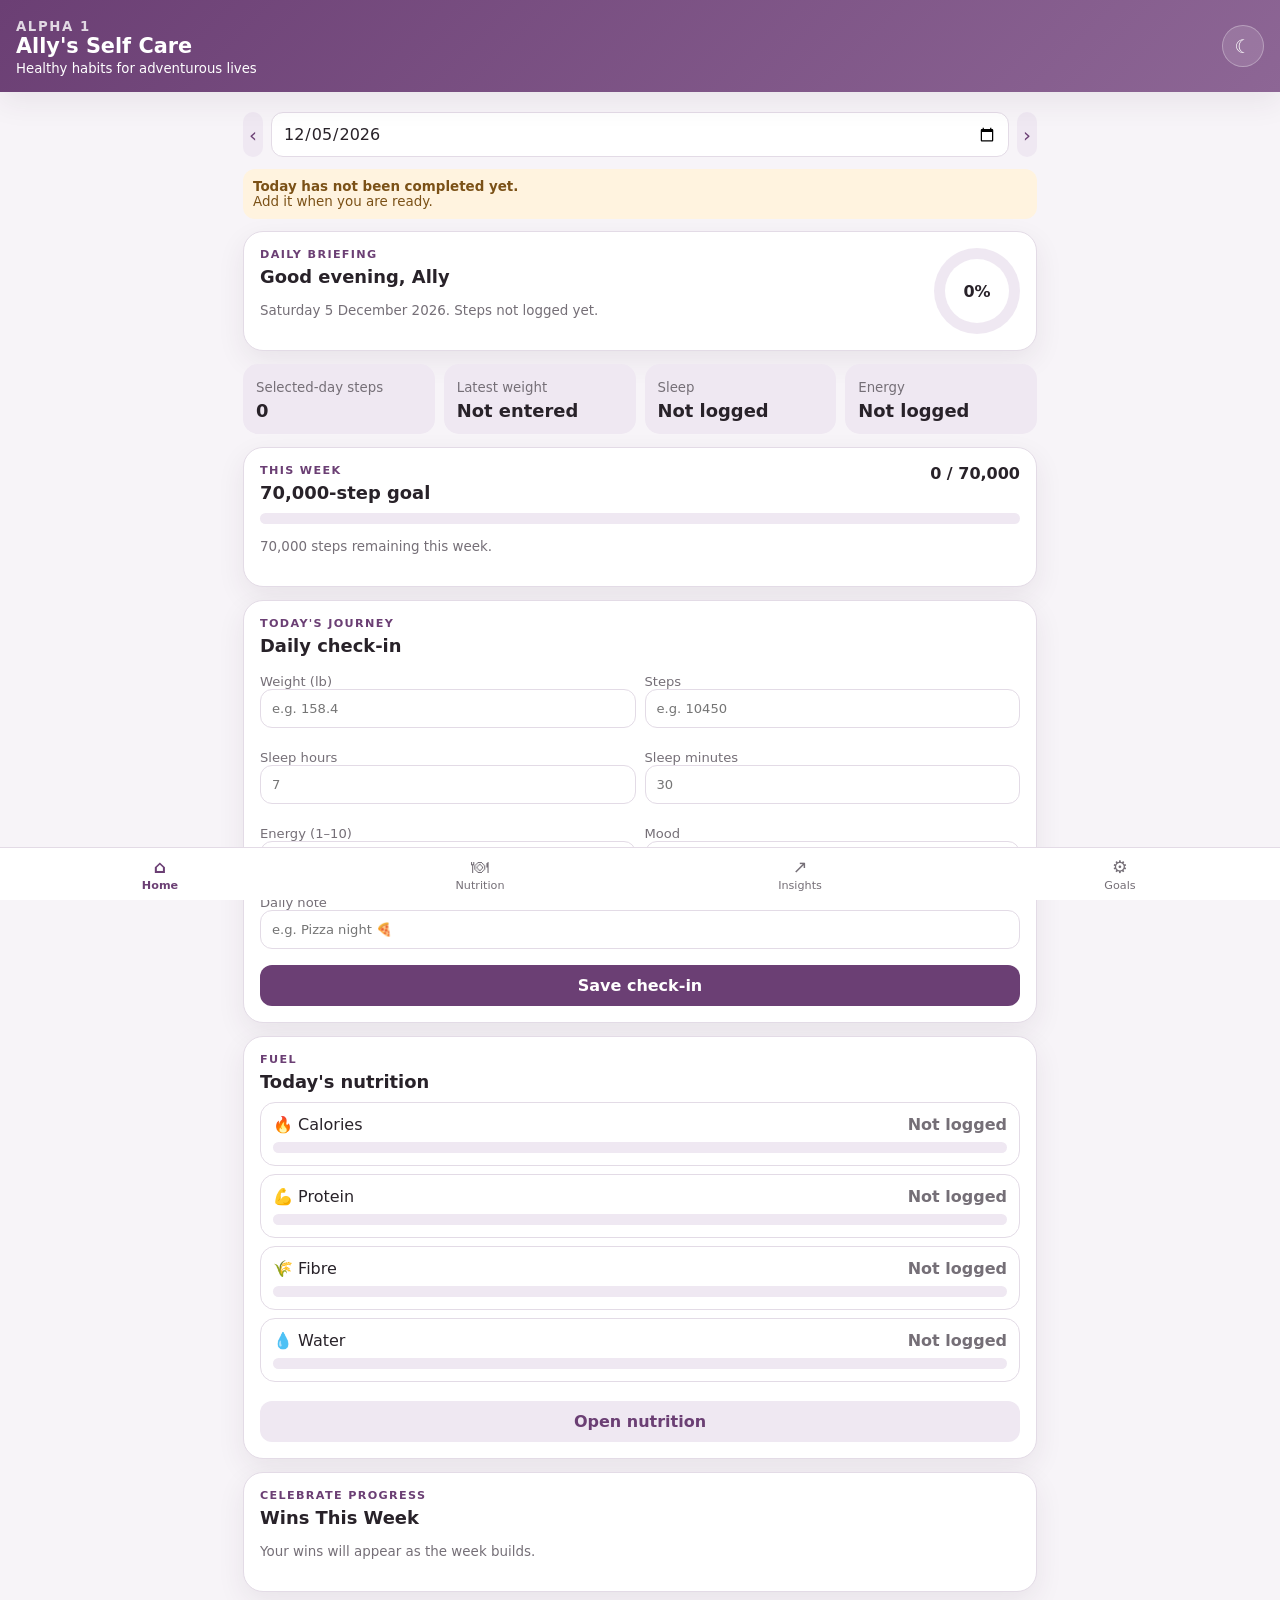
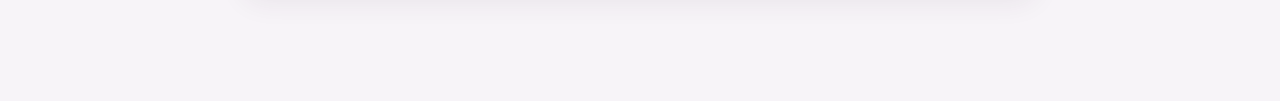
==== index.html @ ee6c742e "Alpha 1" ====
<!doctype html>
<html lang="en">
<head>
  <meta charset="utf-8">
  <meta name="viewport" content="width=device-width,initial-scale=1,viewport-fit=cover">
  <meta name="theme-color" content="#6b3f74">
  <meta name="description" content="Ally's Self Care: healthy habits for adventurous lives.">
  <link rel="manifest" href="/manifest.webmanifest">
  <link rel="stylesheet" href="/css/app.css">
  <title>Ally's Self Care</title>
</head>
<body>
  <header class="app-header">
    <div>
      <p class="eyebrow">ALPHA 1</p>
      <h1>Ally's Self Care</h1>
      <p>Healthy habits for adventurous lives</p>
    </div>
    <button id="themeToggle" class="icon-button" aria-label="Toggle dark mode">☾</button>
  </header>

  <main>
    <section id="homeView" class="view active">
      <div class="date-nav">
        <button id="previousDay" aria-label="Previous day">‹</button>
        <input id="selectedDate" type="date" aria-label="Selected date">
        <button id="nextDay" aria-label="Next day">›</button>
      </div>

      <div id="dayReminder"></div>

      <article class="card welcome-card">
        <div>
          <p class="eyebrow">DAILY BRIEFING</p>
          <h2 id="greeting">Good morning, Ally</h2>
          <p id="briefingText" class="muted"></p>
        </div>
        <div class="progress-ring" id="dailyProgressRing">
          <span id="dailyProgressValue">0%</span>
        </div>
      </article>

      <div class="metric-grid" id="homeMetrics"></div>

      <article class="card">
        <div class="section-heading">
          <div>
            <p class="eyebrow">THIS WEEK</p>
            <h2>70,000-step goal</h2>
          </div>
          <strong id="weeklyStepsLabel">0 / 70,000</strong>
        </div>
        <div class="progress-track"><span id="weeklyStepsBar"></span></div>
        <p id="weeklyStepsHelp" class="muted"></p>
      </article>

      <article class="card">
        <p class="eyebrow">TODAY'S JOURNEY</p>
        <h2>Daily check-in</h2>

        <div class="form-grid">
          <label>
            Weight (lb)
            <input id="weightInput" inputmode="decimal" placeholder="e.g. 158.4">
          </label>
          <label>
            Steps
            <input id="stepsInput" inputmode="numeric" placeholder="e.g. 10450">
          </label>
          <label>
            Sleep hours
            <input id="sleepHoursInput" inputmode="numeric" min="0" max="24" placeholder="7">
          </label>
          <label>
            Sleep minutes
            <input id="sleepMinutesInput" inputmode="numeric" min="0" max="59" placeholder="30">
          </label>
          <label>
            Energy (1–10)
            <input id="energyInput" inputmode="numeric" min="1" max="10" placeholder="7">
          </label>
          <label>
            Mood
            <select id="moodInput">
              <option value="">Choose</option>
              <option>Great</option>
              <option>Good</option>
              <option>Okay</option>
              <option>Tired</option>
              <option>Stressed</option>
            </select>
          </label>
        </div>

        <label>
          Daily note
          <input id="dailyNoteInput" placeholder="e.g. Pizza night 🍕">
        </label>

        <button id="saveCheckInButton" class="primary full-width">Save check-in</button>
        <div id="checkInMessage"></div>
      </article>

      <article class="card">
        <p class="eyebrow">FUEL</p>
        <h2>Today's nutrition</h2>
        <div id="homeNutrition"></div>
        <button class="secondary full-width go-to-nutrition">Open nutrition</button>
      </article>

      <article class="card">
        <p class="eyebrow">CELEBRATE PROGRESS</p>
        <h2>Wins This Week</h2>
        <div id="weeklyWins"></div>
      </article>
    </section>

    <section id="nutritionView" class="view">
      <div class="date-nav">
        <button id="nutritionPreviousDay" aria-label="Previous nutrition day">‹</button>
        <input id="nutritionDate" type="date" aria-label="Nutrition date">
        <button id="nutritionNextDay" aria-label="Next nutrition day">›</button>
      </div>

      <article class="card">
        <p class="eyebrow">DAILY TOTALS</p>
        <h2>Nutrition</h2>
        <p class="muted">Copy the day's totals across from Team RH.</p>

        <div class="form-grid">
          <label>
            Calories (kcal)
            <input id="caloriesInput" inputmode="numeric">
          </label>
          <label>
            Protein (g)
            <input id="proteinInput" inputmode="decimal">
          </label>
          <label>
            Fibre (g)
            <input id="fibreInput" inputmode="decimal">
          </label>
          <label>
            Water (ml)
            <input id="waterInput" inputmode="numeric">
          </label>
          <label>
            Carbs (g, optional)
            <input id="carbsInput" inputmode="decimal">
          </label>
          <label>
            Fat (g, optional)
            <input id="fatInput" inputmode="decimal">
          </label>
        </div>

        <label>
          Food note
          <input id="foodNoteInput" placeholder="e.g. Ate out, pizza night or travel day">
        </label>

        <button id="saveNutritionButton" class="primary full-width">Save nutrition</button>
        <div id="nutritionMessage"></div>
      </article>

      <article class="card">
        <p class="eyebrow">TODAY</p>
        <h2>Nutrition progress</h2>
        <div id="nutritionProgress"></div>
      </article>

      <article class="card">
        <p class="eyebrow">THIS WEEK</p>
        <h2>Nutrition summary</h2>
        <div id="weeklyNutrition"></div>
      </article>
    </section>

    <section id="insightsView" class="view">
      <article class="card">
        <p class="eyebrow">LIVE DATA</p>
        <h2>Insights</h2>
        <p class="muted">This page reads the saved data afresh every time it opens.</p>
        <div id="insightSummary"></div>
      </article>

      <article class="card">
        <p class="eyebrow">MONDAY TO SUNDAY</p>
        <h2>Step history</h2>
        <div id="stepHistory"></div>
      </article>

      <article class="card">
        <p class="eyebrow">RECENT</p>
        <h2>Weight history</h2>
        <div id="weightHistory"></div>
      </article>

      <article class="card">
        <p class="eyebrow">RECENT</p>
        <h2>Nutrition history</h2>
        <div id="nutritionHistory"></div>
      </article>
    </section>

    <section id="settingsView" class="view">
      <article class="card">
        <p class="eyebrow">PERSONAL TARGETS</p>
        <h2>My Goals</h2>

        <div class="form-grid">
          <label>
            Weekly steps
            <input id="weeklyStepsGoalInput" inputmode="numeric">
          </label>
          <label>
            Calories (kcal)
            <input id="calorieGoalInput" inputmode="numeric">
          </label>
          <label>
            Protein (g)
            <input id="proteinGoalInput" inputmode="decimal">
          </label>
          <label>
            Fibre (g)
            <input id="fibreGoalInput" inputmode="decimal">
          </label>
          <label>
            Water (ml)
            <input id="waterGoalInput" inputmode="numeric">
          </label>
        </div>

        <button id="saveGoalsButton" class="primary full-width">Save goals</button>
        <div id="goalsMessage"></div>
      </article>

      <article class="card">
        <p class="eyebrow">YOUR DATA</p>
        <h2>Backup and restore</h2>
        <p class="muted">Your information is stored in this browser. Export a backup regularly.</p>
        <div class="button-row">
          <button id="exportButton" class="secondary">Export backup</button>
          <button id="importButton" class="secondary">Import backup</button>
        </div>
        <input id="importFileInput" type="file" accept=".json" hidden>
        <button id="resetButton" class="danger full-width">Reset app data</button>
      </article>

      <article class="card">
        <p class="eyebrow">ABOUT</p>
        <h2>Ally's Self Care</h2>
        <p>Version 2.0.0 Alpha 1</p>
        <p class="muted">Healthy habits for adventurous lives.</p>
      </article>
    </section>
  </main>

  <nav class="bottom-nav">
    <button class="nav-button active" data-view="homeView"><span>⌂</span>Home</button>
    <button class="nav-button" data-view="nutritionView"><span>🍽</span>Nutrition</button>
    <button class="nav-button" data-view="insightsView"><span>↗</span>Insights</button>
    <button class="nav-button" data-view="settingsView"><span>⚙</span>Goals</button>
  </nav>

  <script type="module" src="/js/app.js"></script>
  <script>
    if ("serviceWorker" in navigator && location.protocol.startsWith("http")) {
      navigator.serviceWorker.register("/sw.js");
    }
  </script>
</body>
</html>
---- css/app.css ----
:root{
  --accent:#6b3f74;
  --accent-2:#8d6695;
  --accent-soft:#efe8f2;
  --background:#f7f4f8;
  --card:#ffffff;
  --text:#282229;
  --muted:#756f77;
  --border:#e3dbe6;
  --success:#3f7d61;
  --warning:#a36c21;
  --danger:#a34c4c;
  --shadow:0 10px 28px rgba(65,38,70,.08);
}
:root[data-theme="dark"]{
  --background:#181419;
  --card:#241e25;
  --text:#f8f4f8;
  --muted:#c4bbc6;
  --border:#3b303d;
  --accent-soft:#332936;
  --shadow:none;
}
*{box-sizing:border-box}
body{
  margin:0;
  background:var(--background);
  color:var(--text);
  font-family:system-ui,-apple-system,Segoe UI,Roboto,Arial,sans-serif;
}
button,input,select{font:inherit}
button{cursor:pointer}
.app-header{
  position:sticky;
  top:0;
  z-index:20;
  display:flex;
  justify-content:space-between;
  gap:12px;
  align-items:center;
  padding:16px;
  color:#fff;
  background:linear-gradient(135deg,var(--accent),var(--accent-2));
  box-shadow:var(--shadow);
}
.app-header h1{margin:0;font-size:1.3rem}
.app-header p{margin:3px 0 0;font-size:.83rem}
.eyebrow{
  margin:0 0 5px;
  color:var(--accent);
  font-size:.7rem;
  letter-spacing:.12em;
  font-weight:800;
}
.app-header .eyebrow{color:#fff;opacity:.8}
.icon-button{
  width:42px;height:42px;border:1px solid rgba(255,255,255,.3);
  border-radius:50%;background:rgba(255,255,255,.12);color:#fff;font-size:1.15rem;
}
main{max-width:820px;margin:auto;padding:14px 13px 96px}
.view{display:none}
.view.active{display:block}
.card{
  background:var(--card);
  border:1px solid var(--border);
  border-radius:20px;
  padding:16px;
  margin-bottom:13px;
  box-shadow:var(--shadow);
}
.card h2{margin:0 0 10px;font-size:1.12rem}
.muted{color:var(--muted);font-size:.84rem;line-height:1.45}
.welcome-card{display:flex;justify-content:space-between;align-items:center;gap:16px}
.progress-ring{
  --progress:0deg;
  position:relative;
  flex:0 0 auto;
  width:86px;height:86px;border-radius:50%;
  display:grid;place-items:center;
  background:conic-gradient(var(--accent) var(--progress),var(--accent-soft) 0);
}
.progress-ring::after{
  content:"";position:absolute;width:64px;height:64px;border-radius:50%;background:var(--card)
}
.progress-ring span{position:relative;z-index:1;font-weight:800}
.date-nav{
  display:grid;
  grid-template-columns:auto 1fr auto;
  gap:8px;
  margin-bottom:12px;
}
.date-nav button{border:0;border-radius:12px;background:var(--accent-soft);color:var(--accent);font-size:1.25rem}
input,select{
  width:100%;
  padding:11px;
  border:1px solid var(--border);
  border-radius:12px;
  background:var(--card);
  color:var(--text);
}
label{display:block;font-size:.82rem;color:var(--muted);margin:8px 0 5px}
.form-grid{display:grid;grid-template-columns:1fr 1fr;gap:9px}
.metric-grid{display:grid;grid-template-columns:repeat(2,1fr);gap:9px;margin-bottom:13px}
.metric{background:var(--accent-soft);border-radius:15px;padding:13px}
.metric small{color:var(--muted)}
.metric strong{display:block;margin-top:4px;font-size:1.12rem}
.section-heading{display:flex;justify-content:space-between;align-items:flex-start;gap:10px}
.progress-track{height:11px;background:var(--accent-soft);border-radius:99px;overflow:hidden}
.progress-track span{display:block;height:100%;width:0;background:var(--accent)}
.primary,.secondary,.danger{
  border:0;border-radius:12px;padding:11px 13px;font-weight:750;
}
.primary{background:var(--accent);color:#fff}
.secondary{background:var(--accent-soft);color:var(--accent)}
.danger{background:#f7e5e5;color:var(--danger)}
.full-width{width:100%;margin-top:11px}
.button-row{display:grid;grid-template-columns:1fr 1fr;gap:8px}
.success,.warning{
  margin-top:10px;padding:10px;border-radius:12px;font-size:.84rem
}
.success{background:#e8f4ed;color:#24573e}
.warning{background:#fff3df;color:#7b5117;margin-bottom:12px}
.nutrition-card,.list-card{
  border:1px solid var(--border);border-radius:15px;padding:12px;margin:8px 0
}
.nutrition-head,.list-row{
  display:flex;justify-content:space-between;gap:10px;align-items:center
}
.nutrition-head{margin-bottom:8px}
.status-good{color:var(--success)}
.status-close{color:var(--warning)}
.status-neutral{color:var(--muted)}
.bottom-nav{
  position:fixed;left:0;right:0;bottom:0;z-index:30;
  display:grid;grid-template-columns:repeat(4,1fr);
  background:var(--card);border-top:1px solid var(--border);
  padding-bottom:env(safe-area-inset-bottom);
}
.nav-button{
  border:0;background:transparent;color:var(--muted);
  padding:9px 3px 8px;font-size:.7rem
}
.nav-button span{display:block;font-size:1.1rem;margin-bottom:2px}
.nav-button.active{color:var(--accent);font-weight:800}
@media(min-width:700px){
  .metric-grid{grid-template-columns:repeat(4,1fr)}
  main{padding-top:20px}
}
@media(max-width:430px){
  .form-grid{grid-template-columns:1fr}
}
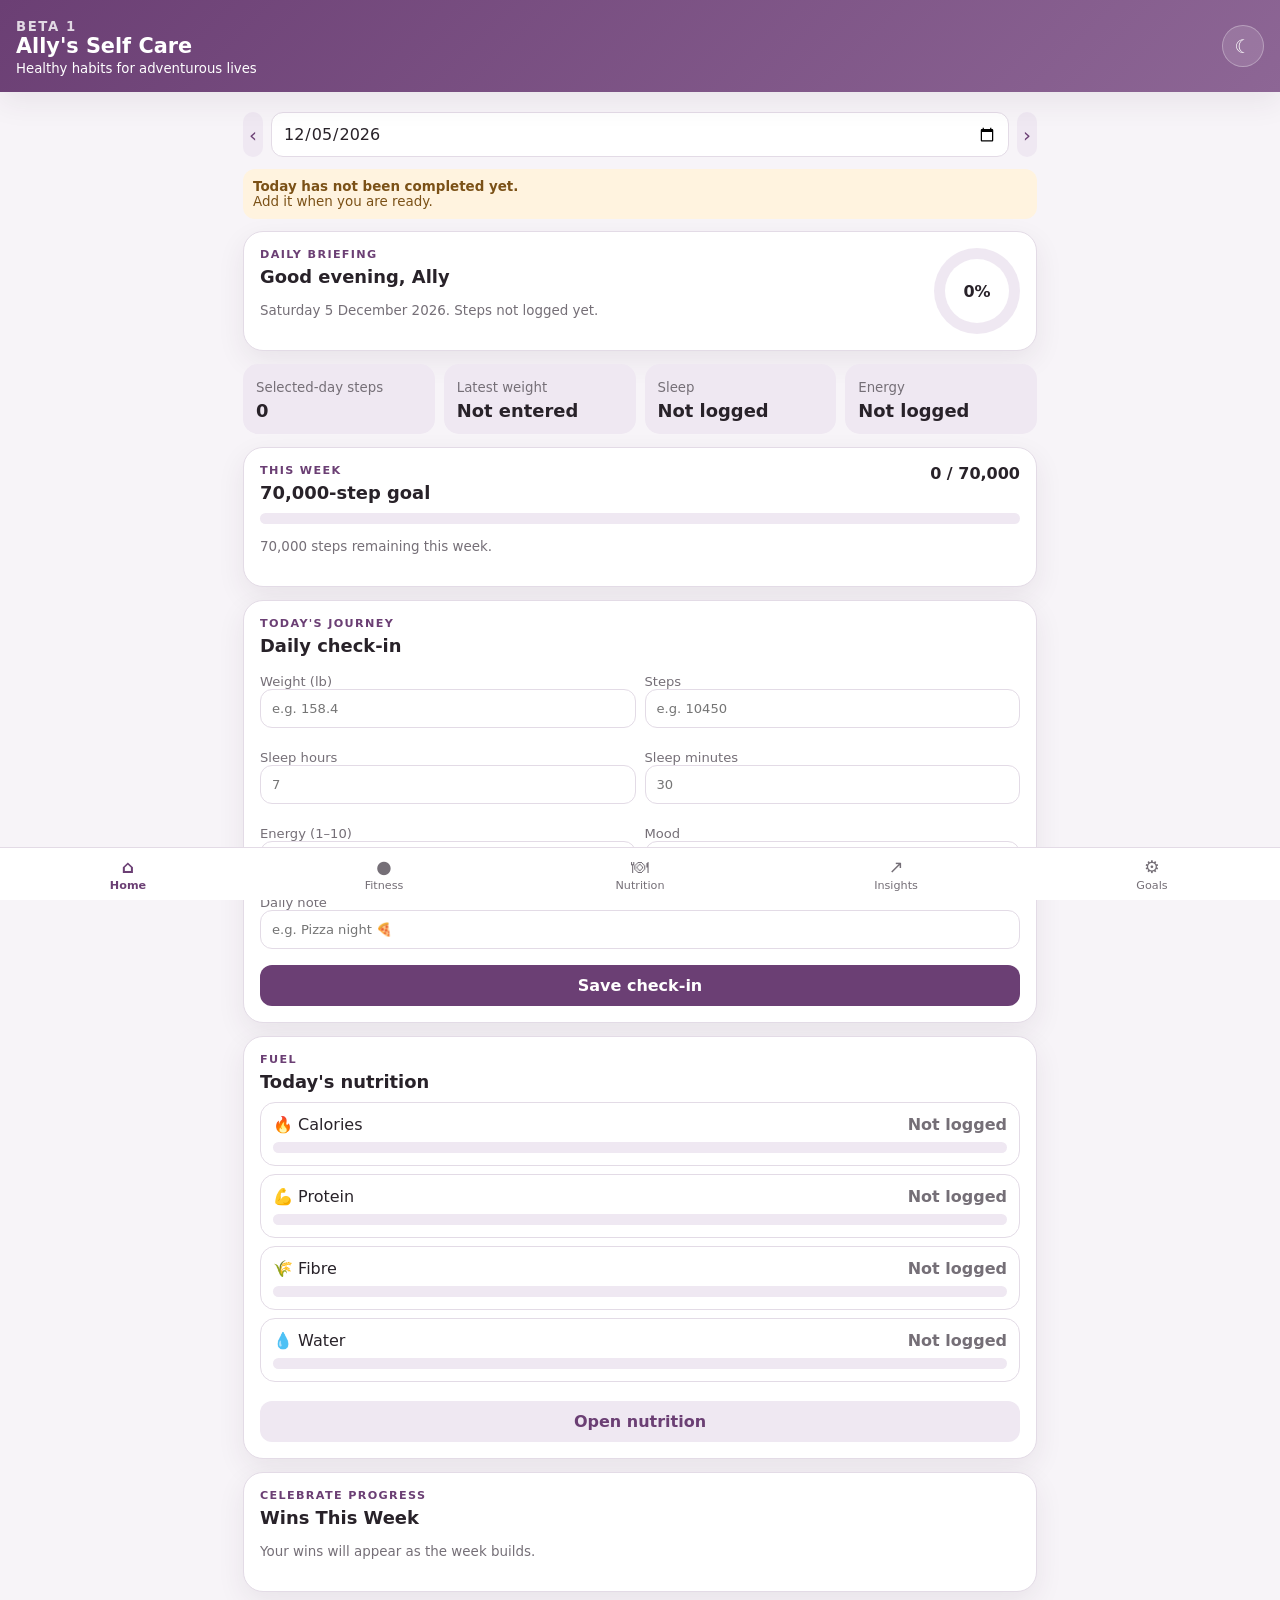
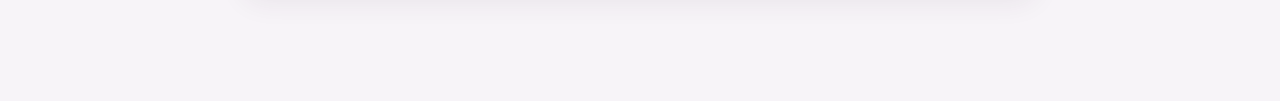
==== commit 6a8ca448: "Beta 1" ====
--- a/index.html
+++ b/index.html
@@ -12,7 +12,7 @@
 <body>
   <header class="app-header">
     <div>
-      <p class="eyebrow">ALPHA 1</p>
+      <p class="eyebrow">BETA 1</p>
       <h1>Ally's Self Care</h1>
       <p>Healthy habits for adventurous lives</p>
     </div>
@@ -115,6 +115,85 @@
       </article>
     </section>
 
+
+    <section id="fitnessView" class="view">
+      <div class="tabs">
+        <button class="fitness-tab active" data-fitness-panel="workoutsPanel">Workouts</button>
+        <button class="fitness-tab" data-fitness-panel="activityPanel">Activity</button>
+        <button class="fitness-tab" data-fitness-panel="exerciseLibraryPanel">Exercise library</button>
+      </div>
+
+      <div id="workoutsPanel" class="fitness-panel active">
+        <article class="card">
+          <p class="eyebrow">YOUR PROGRAMME</p>
+          <h2>Full-body strength</h2>
+          <p class="muted">Three sessions each week, alongside Wednesday Pilates. Choose a workout to begin.</p>
+          <div class="workout-buttons">
+            <button class="secondary workout-choice" data-workout="A">Workout A</button>
+            <button class="secondary workout-choice" data-workout="B">Workout B</button>
+            <button class="secondary workout-choice" data-workout="C">Workout C</button>
+          </div>
+        </article>
+
+        <div id="workoutSession"></div>
+
+        <article class="card">
+          <p class="eyebrow">RECENT</p>
+          <h2>Workout history</h2>
+          <div id="workoutHistory"></div>
+        </article>
+      </div>
+
+      <div id="activityPanel" class="fitness-panel">
+        <article class="card">
+          <p class="eyebrow">MOVE YOUR BODY</p>
+          <h2>Add activity</h2>
+          <div class="form-grid">
+            <label>
+              Date
+              <input id="activityDate" type="date">
+            </label>
+            <label>
+              Activity
+              <select id="activityType">
+                <option>Walk with Ottie</option>
+                <option>Pilates</option>
+                <option>Brisk walk</option>
+                <option>Mobility</option>
+                <option>Trek training</option>
+                <option>Other</option>
+              </select>
+            </label>
+            <label>
+              Minutes
+              <input id="activityMinutes" inputmode="numeric">
+            </label>
+            <label>
+              Distance (miles)
+              <input id="activityDistance" inputmode="decimal">
+            </label>
+          </div>
+          <button id="saveActivityButton" class="primary full-width">Save activity</button>
+          <div id="activityMessage"></div>
+        </article>
+
+        <article class="card">
+          <p class="eyebrow">RECENT</p>
+          <h2>Activity history</h2>
+          <div id="activityHistory"></div>
+        </article>
+      </div>
+
+      <div id="exerciseLibraryPanel" class="fitness-panel">
+        <article class="card">
+          <p class="eyebrow">MOVEMENT GUIDES</p>
+          <h2>Exercise library</h2>
+          <p class="muted">Each guide includes the purpose, suggested resistance, setup, movement and common mistakes. Clear illustrated demonstrations are planned for a later release.</p>
+          <div id="exerciseLibrary"></div>
+        </article>
+      </div>
+    </section>
+
     <section id="nutritionView" class="view">
       <div class="date-nav">
         <button id="nutritionPreviousDay" aria-label="Previous nutrition day">‹</button>
@@ -250,7 +329,7 @@
       <article class="card">
         <p class="eyebrow">ABOUT</p>
         <h2>Ally's Self Care</h2>
-        <p>Version 2.0.0 Alpha 1</p>
+        <p>Version 2.1.0 Beta 1</p>
         <p class="muted">Healthy habits for adventurous lives.</p>
       </article>
     </section>
@@ -258,6 +337,7 @@
 
   <nav class="bottom-nav">
     <button class="nav-button active" data-view="homeView"><span>⌂</span>Home</button>
+    <button class="nav-button" data-view="fitnessView"><span>●</span>Fitness</button>
     <button class="nav-button" data-view="nutritionView"><span>🍽</span>Nutrition</button>
     <button class="nav-button" data-view="insightsView"><span>↗</span>Insights</button>
     <button class="nav-button" data-view="settingsView"><span>⚙</span>Goals</button>
--- a/css/app.css
+++ b/css/app.css
@@ -132,7 +132,7 @@
 .status-neutral{color:var(--muted)}
 .bottom-nav{
   position:fixed;left:0;right:0;bottom:0;z-index:30;
-  display:grid;grid-template-columns:repeat(4,1fr);
+  display:grid;grid-template-columns:repeat(5,1fr);
   background:var(--card);border-top:1px solid var(--border);
   padding-bottom:env(safe-area-inset-bottom);
 }
@@ -148,4 +148,43 @@
 }
 @media(max-width:430px){
   .form-grid{grid-template-columns:1fr}
-}+}
+.tabs{
+  display:flex;gap:8px;overflow:auto;margin-bottom:12px
+}
+.tabs button{
+  white-space:nowrap;border:0;border-radius:99px;padding:9px 12px;
+  background:var(--accent-soft);color:var(--accent);font-weight:750
+}
+.tabs button.active{background:var(--accent);color:#fff}
+.fitness-panel{display:none}
+.fitness-panel.active{display:block}
+.workout-buttons{display:grid;grid-template-columns:repeat(3,1fr);gap:8px}
+.exercise-card{
+  border:1px solid var(--border);border-radius:17px;padding:14px;margin:10px 0
+}
+.exercise-title{
+  display:flex;justify-content:space-between;gap:10px;align-items:flex-start
+}
+.exercise-title h3{margin:0 0 4px;font-size:1rem}
+.guide-grid{display:grid;grid-template-columns:1fr 1fr;gap:9px;margin-top:10px}
+.guide-box{
+  background:var(--accent-soft);border-radius:13px;padding:10px
+}
+.guide-box strong{display:block;margin-bottom:4px;color:var(--accent)}
+.set-buttons{display:grid;grid-template-columns:repeat(3,1fr);gap:7px;margin-top:10px}
+.set-button{
+  border:0;border-radius:11px;padding:9px;background:var(--accent-soft);color:var(--accent);font-weight:750
+}
+.set-button.done{background:var(--success);color:#fff}
+.effort-buttons{display:flex;gap:7px;margin-top:9px}
+.effort-buttons button{
+  flex:1;border:0;border-radius:10px;padding:8px;background:var(--accent-soft);color:var(--muted)
+}
+.effort-buttons button.selected{background:var(--accent);color:#fff}
+.history-meta{margin:5px 0 0;color:var(--muted);font-size:.82rem}
+.exercise-details summary{cursor:pointer;font-weight:800}
+.exercise-details[open] summary{margin-bottom:10px}
+@media(max-width:430px){
+  .workout-buttons,.guide-grid{grid-template-columns:1fr}
+}
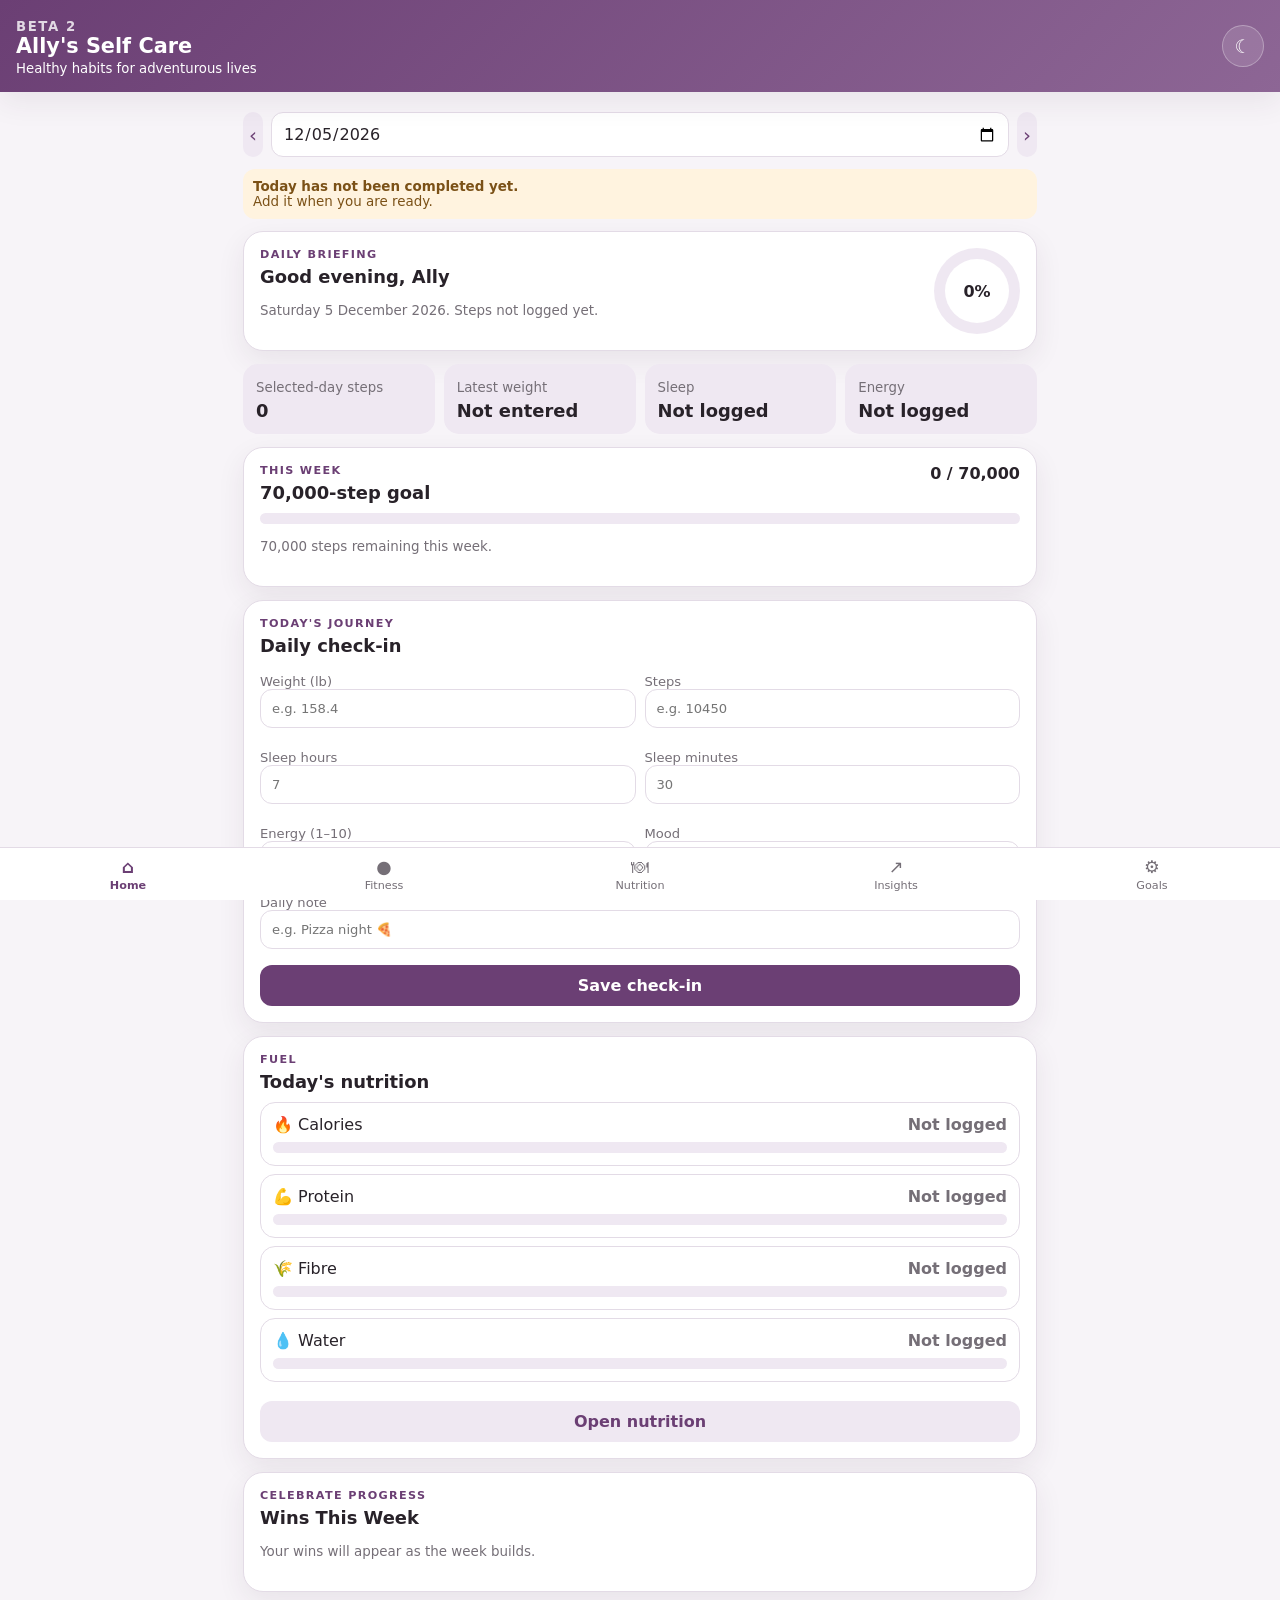
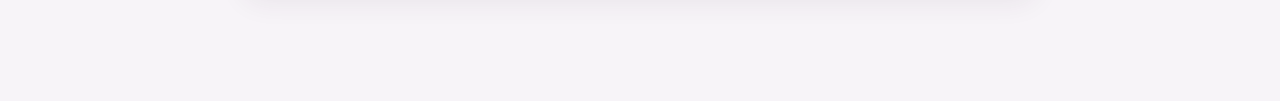
==== commit 4240b69c: "Beta 2" ====
--- a/index.html
+++ b/index.html
@@ -12,7 +12,7 @@
 <body>
   <header class="app-header">
     <div>
-      <p class="eyebrow">BETA 1</p>
+      <p class="eyebrow">BETA 2</p>
       <h1>Ally's Self Care</h1>
       <p>Healthy habits for adventurous lives</p>
     </div>
@@ -117,17 +117,29 @@
 
 
     <section id="fitnessView" class="view">
-      <div class="tabs">
-        <button class="fitness-tab active" data-fitness-panel="workoutsPanel">Workouts</button>
-        <button class="fitness-tab" data-fitness-panel="activityPanel">Activity</button>
-        <button class="fitness-tab" data-fitness-panel="exerciseLibraryPanel">Exercise library</button>
-      </div>
-
-      <div id="workoutsPanel" class="fitness-panel active">
+      <article class="card fitness-launcher">
+        <p class="eyebrow">FITNESS</p>
+        <h2>Move, strengthen and prepare for adventure</h2>
+        <p class="muted">Choose what you would like to do. Each section opens independently and remains easy to reach on mobile.</p>
+
+        <div class="fitness-menu">
+          <button class="fitness-menu-button active" data-fitness-panel="strengthPanel">
+            <span>💪</span><strong>Strength</strong><small>Workouts A, B and C</small>
+          </button>
+          <button class="fitness-menu-button" data-fitness-panel="activityPanel">
+            <span>🐾</span><strong>Activity</strong><small>Ottie walks, Pilates and more</small>
+          </button>
+          <button class="fitness-menu-button" data-fitness-panel="libraryPanel">
+            <span>📚</span><strong>Exercise Library</strong><small>Technique and resistance guidance</small>
+          </button>
+        </div>
+      </article>
+
+      <div id="strengthPanel" class="fitness-panel active">
         <article class="card">
           <p class="eyebrow">YOUR PROGRAMME</p>
           <h2>Full-body strength</h2>
-          <p class="muted">Three sessions each week, alongside Wednesday Pilates. Choose a workout to begin.</p>
+          <p class="muted">Three sessions each week alongside Wednesday Pilates. Choose a workout to begin.</p>
           <div class="workout-buttons">
             <button class="secondary workout-choice" data-workout="A">Workout A</button>
             <button class="secondary workout-choice" data-workout="B">Workout B</button>
@@ -161,6 +173,8 @@
                 <option>Brisk walk</option>
                 <option>Mobility</option>
                 <option>Trek training</option>
+                <option>Cycling</option>
+                <option>Swimming</option>
                 <option>Other</option>
               </select>
             </label>
@@ -169,10 +183,14 @@
               <input id="activityMinutes" inputmode="numeric">
             </label>
             <label>
-              Distance (miles)
+              Distance (miles, optional)
               <input id="activityDistance" inputmode="decimal">
             </label>
           </div>
+          <label>
+            Notes (optional)
+            <input id="activityNotes" placeholder="e.g. Gentle walk, hilly route or felt strong">
+          </label>
           <button id="saveActivityButton" class="primary full-width">Save activity</button>
           <div id="activityMessage"></div>
         </article>
@@ -184,11 +202,11 @@
         </article>
       </div>
 
-      <div id="exerciseLibraryPanel" class="fitness-panel">
+      <div id="libraryPanel" class="fitness-panel">
         <article class="card">
           <p class="eyebrow">MOVEMENT GUIDES</p>
           <h2>Exercise library</h2>
-          <p class="muted">Each guide includes the purpose, suggested resistance, setup, movement and common mistakes. Clear illustrated demonstrations are planned for a later release.</p>
+          <p class="muted">Clear setup, movement and common-mistake guidance. Proper consistent illustrations remain on the roadmap.</p>
           <div id="exerciseLibrary"></div>
         </article>
       </div>
@@ -329,7 +347,7 @@
       <article class="card">
         <p class="eyebrow">ABOUT</p>
         <h2>Ally's Self Care</h2>
-        <p>Version 2.1.0 Beta 1</p>
+        <p>Version 2.2.0 Beta 2</p>
         <p class="muted">Healthy habits for adventurous lives.</p>
       </article>
     </section>
--- a/css/app.css
+++ b/css/app.css
@@ -149,42 +149,35 @@
 @media(max-width:430px){
   .form-grid{grid-template-columns:1fr}
 }
-.tabs{
-  display:flex;gap:8px;overflow:auto;margin-bottom:12px
+.fitness-launcher{overflow:hidden}
+.fitness-menu{display:grid;grid-template-columns:repeat(3,1fr);gap:9px}
+.fitness-menu-button{
+  border:1px solid var(--border);border-radius:16px;padding:13px;
+  background:var(--card);color:var(--text);text-align:left
 }
-.tabs button{
-  white-space:nowrap;border:0;border-radius:99px;padding:9px 12px;
-  background:var(--accent-soft);color:var(--accent);font-weight:750
-}
-.tabs button.active{background:var(--accent);color:#fff}
+.fitness-menu-button span{display:block;font-size:1.35rem;margin-bottom:5px}
+.fitness-menu-button strong{display:block;color:var(--accent)}
+.fitness-menu-button small{display:block;color:var(--muted);margin-top:3px}
+.fitness-menu-button.active{background:var(--accent-soft);border-color:var(--accent)}
 .fitness-panel{display:none}
 .fitness-panel.active{display:block}
 .workout-buttons{display:grid;grid-template-columns:repeat(3,1fr);gap:8px}
-.exercise-card{
-  border:1px solid var(--border);border-radius:17px;padding:14px;margin:10px 0
-}
-.exercise-title{
-  display:flex;justify-content:space-between;gap:10px;align-items:flex-start
-}
+.exercise-card{border:1px solid var(--border);border-radius:17px;padding:14px;margin:10px 0}
+.exercise-title{display:flex;justify-content:space-between;gap:10px;align-items:flex-start}
 .exercise-title h3{margin:0 0 4px;font-size:1rem}
+.pill{display:inline-block;padding:5px 9px;border-radius:99px;background:var(--accent-soft);color:var(--accent);font-size:.75rem;font-weight:800}
 .guide-grid{display:grid;grid-template-columns:1fr 1fr;gap:9px;margin-top:10px}
-.guide-box{
-  background:var(--accent-soft);border-radius:13px;padding:10px
-}
+.guide-box{background:var(--accent-soft);border-radius:13px;padding:10px;font-size:.84rem;line-height:1.45}
 .guide-box strong{display:block;margin-bottom:4px;color:var(--accent)}
 .set-buttons{display:grid;grid-template-columns:repeat(3,1fr);gap:7px;margin-top:10px}
-.set-button{
-  border:0;border-radius:11px;padding:9px;background:var(--accent-soft);color:var(--accent);font-weight:750
-}
+.set-button{border:0;border-radius:11px;padding:9px;background:var(--accent-soft);color:var(--accent);font-weight:750}
 .set-button.done{background:var(--success);color:#fff}
 .effort-buttons{display:flex;gap:7px;margin-top:9px}
-.effort-buttons button{
-  flex:1;border:0;border-radius:10px;padding:8px;background:var(--accent-soft);color:var(--muted)
-}
+.effort-buttons button{flex:1;border:0;border-radius:10px;padding:8px;background:var(--accent-soft);color:var(--muted)}
 .effort-buttons button.selected{background:var(--accent);color:#fff}
 .history-meta{margin:5px 0 0;color:var(--muted);font-size:.82rem}
 .exercise-details summary{cursor:pointer;font-weight:800}
 .exercise-details[open] summary{margin-bottom:10px}
-@media(max-width:430px){
-  .workout-buttons,.guide-grid{grid-template-columns:1fr}
+@media(max-width:620px){
+  .fitness-menu,.workout-buttons,.guide-grid{grid-template-columns:1fr}
 }
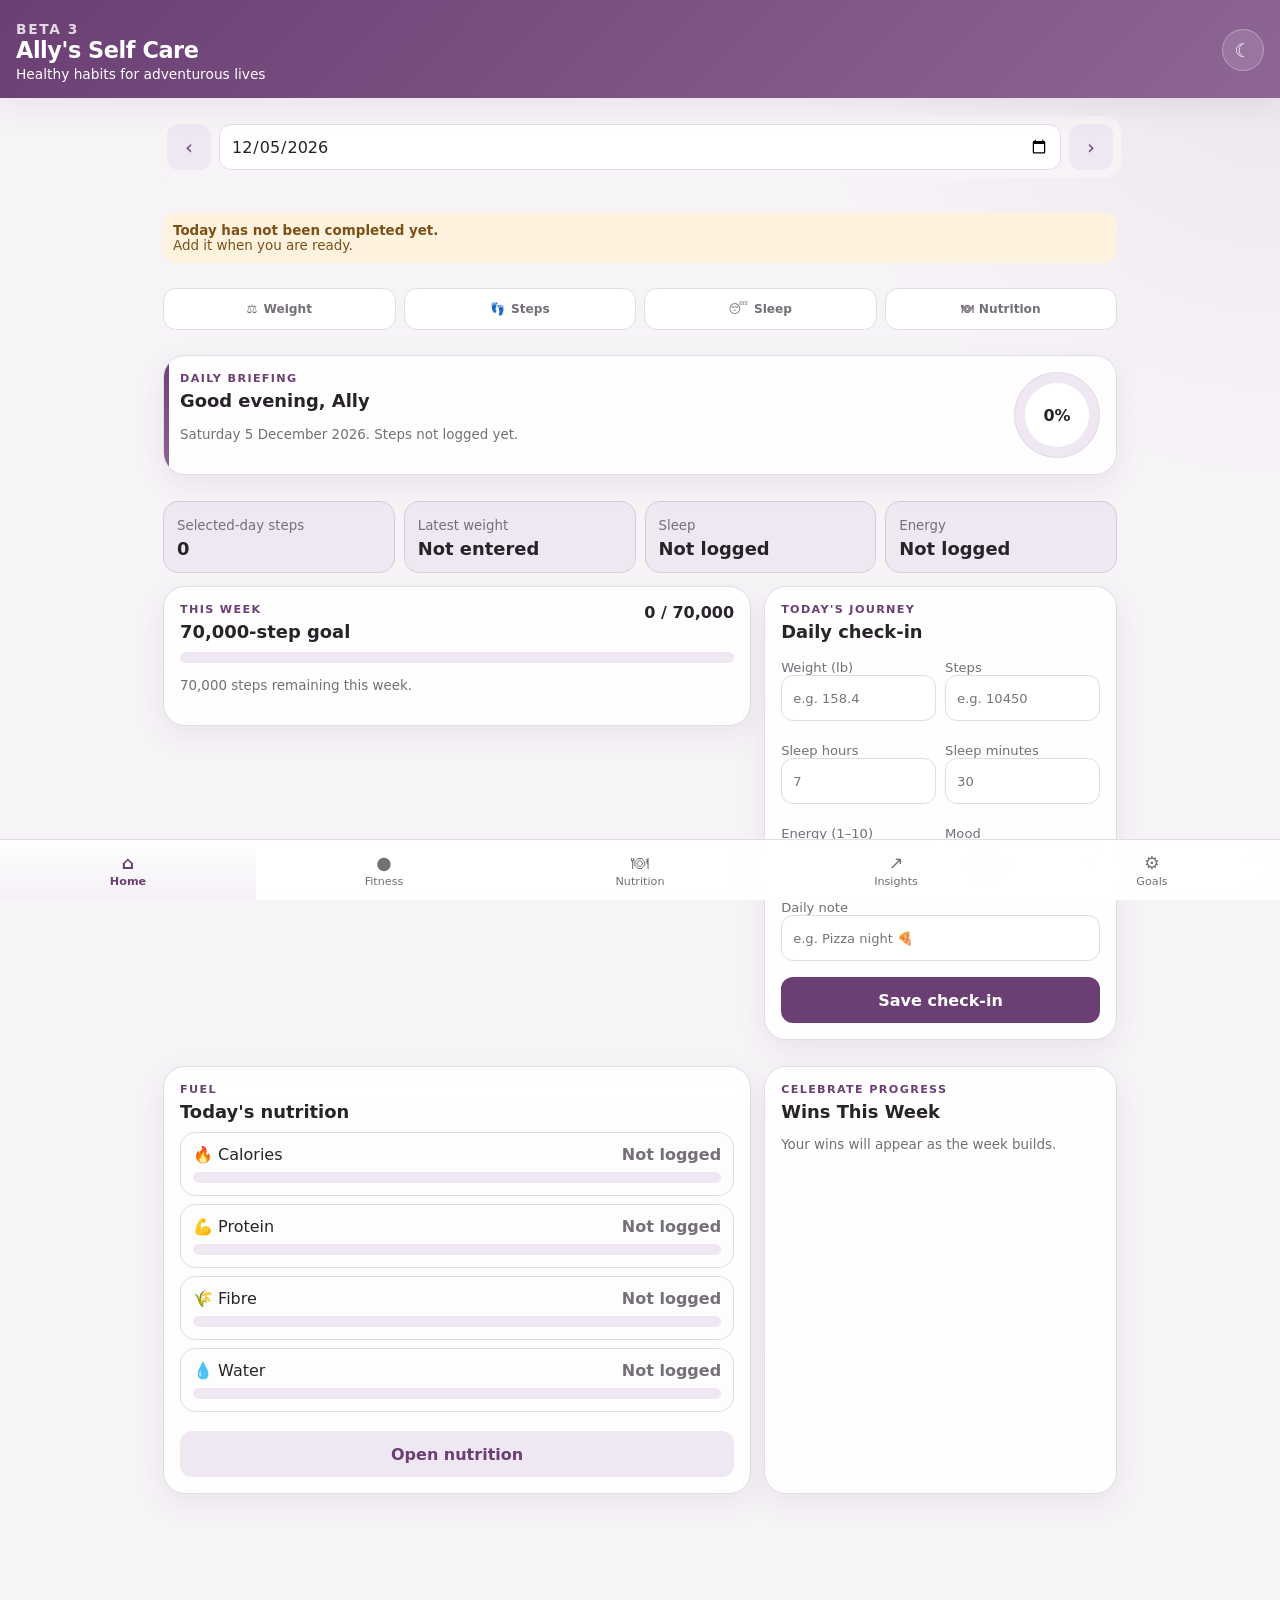
==== commit 3b892405: "Beta 3 refinement" ====
--- a/index.html
+++ b/index.html
@@ -12,7 +12,7 @@
 <body>
   <header class="app-header">
     <div>
-      <p class="eyebrow">BETA 2</p>
+      <p class="eyebrow">BETA 3</p>
       <h1>Ally's Self Care</h1>
       <p>Healthy habits for adventurous lives</p>
     </div>
@@ -28,6 +28,7 @@
       </div>
 
       <div id="dayReminder"></div>
+      <div id="todayCompletionStrip" class="completion-strip"></div>
 
       <article class="card welcome-card">
         <div>
@@ -347,7 +348,7 @@
       <article class="card">
         <p class="eyebrow">ABOUT</p>
         <h2>Ally's Self Care</h2>
-        <p>Version 2.2.0 Beta 2</p>
+        <p>Version 2.3.0 Beta 3</p>
         <p class="muted">Healthy habits for adventurous lives.</p>
       </article>
     </section>
--- a/css/app.css
+++ b/css/app.css
@@ -181,3 +181,174 @@
 @media(max-width:620px){
   .fitness-menu,.workout-buttons,.guide-grid{grid-template-columns:1fr}
 }
+
+/* Beta 3 refinement */
+:root{
+  --radius-lg:22px;
+  --radius-md:15px;
+  --surface-soft:linear-gradient(180deg,rgba(255,255,255,.96),rgba(255,255,255,.9));
+}
+:root[data-theme="dark"]{
+  --surface-soft:linear-gradient(180deg,rgba(36,30,37,.98),rgba(36,30,37,.92));
+}
+body{
+  min-height:100vh;
+  background:
+    radial-gradient(circle at top right, rgba(141,102,149,.10), transparent 30rem),
+    var(--background);
+}
+.app-header{
+  padding:18px max(16px, env(safe-area-inset-left)) 16px;
+  backdrop-filter:blur(12px);
+}
+.app-header h1{font-size:1.4rem;letter-spacing:-.02em}
+.app-header p{font-size:.86rem}
+main{padding-top:18px}
+.card{
+  border-radius:var(--radius-lg);
+  background:var(--surface-soft);
+  transition:transform .18s ease, box-shadow .18s ease;
+}
+.card:focus-within{box-shadow:0 14px 34px rgba(65,38,70,.12)}
+.date-nav{
+  position:sticky;
+  top:91px;
+  z-index:12;
+  padding:8px;
+  margin:0 -4px 12px;
+  background:color-mix(in srgb, var(--background) 88%, transparent);
+  backdrop-filter:blur(10px);
+  border-radius:16px;
+}
+.date-nav button{
+  min-width:44px;
+  transition:transform .15s ease, background .15s ease;
+}
+.date-nav button:active{transform:scale(.94)}
+input,select{
+  min-height:46px;
+  transition:border-color .15s ease, box-shadow .15s ease;
+}
+input:focus,select:focus{
+  outline:none;
+  border-color:var(--accent);
+  box-shadow:0 0 0 3px color-mix(in srgb, var(--accent) 16%, transparent);
+}
+.primary,.secondary,.danger{
+  min-height:46px;
+  transition:transform .15s ease, filter .15s ease;
+}
+.primary:active,.secondary:active,.danger:active{transform:scale(.985)}
+.primary:hover{filter:brightness(1.04)}
+.metric{
+  border:1px solid color-mix(in srgb, var(--accent) 10%, var(--border));
+  transition:transform .15s ease;
+}
+.metric:hover{transform:translateY(-1px)}
+.progress-track span{transition:width .35s ease}
+.completion-strip{
+  display:grid;
+  grid-template-columns:repeat(4,1fr);
+  gap:8px;
+  margin-bottom:12px;
+}
+.completion-chip{
+  display:flex;
+  align-items:center;
+  justify-content:center;
+  gap:6px;
+  min-height:42px;
+  padding:8px 9px;
+  border:1px solid var(--border);
+  border-radius:13px;
+  background:var(--card);
+  color:var(--muted);
+  font-size:.76rem;
+  font-weight:750;
+}
+.completion-chip.done{
+  background:#e8f4ed;
+  color:#24573e;
+  border-color:#cde6d7;
+}
+:root[data-theme="dark"] .completion-chip.done{
+  background:#20372b;
+  color:#bfe6cd;
+  border-color:#315541;
+}
+.welcome-card{
+  overflow:hidden;
+  position:relative;
+}
+.welcome-card::before{
+  content:"";
+  position:absolute;
+  inset:0 auto 0 0;
+  width:5px;
+  background:linear-gradient(var(--accent),var(--accent-2));
+}
+.progress-ring{
+  box-shadow:inset 0 0 0 1px var(--border);
+}
+.nutrition-card,.list-card,.exercise-card{
+  background:color-mix(in srgb, var(--card) 92%, var(--accent-soft));
+}
+.fitness-menu-button{
+  min-height:110px;
+  transition:transform .15s ease, border-color .15s ease, background .15s ease;
+}
+.fitness-menu-button:hover{transform:translateY(-2px)}
+.fitness-menu-button.active{
+  box-shadow:inset 0 0 0 1px var(--accent);
+}
+.exercise-details summary{
+  list-style:none;
+  display:flex;
+  align-items:center;
+  justify-content:space-between;
+  gap:10px;
+}
+.exercise-details summary::-webkit-details-marker{display:none}
+.exercise-details summary::after{
+  content:"+";
+  font-size:1.2rem;
+  color:var(--accent);
+}
+.exercise-details[open] summary::after{content:"−"}
+.bottom-nav{
+  backdrop-filter:blur(14px);
+  background:color-mix(in srgb, var(--card) 92%, transparent);
+}
+.nav-button{
+  min-height:60px;
+  transition:color .15s ease, background .15s ease;
+}
+.nav-button.active{
+  background:linear-gradient(180deg,transparent,color-mix(in srgb,var(--accent-soft) 65%, transparent));
+}
+.list-row strong{font-variant-numeric:tabular-nums}
+@media(min-width:900px){
+  main{max-width:980px}
+  #homeView{
+    display:grid;
+    grid-template-columns:minmax(0,1.25fr) minmax(320px,.75fr);
+    gap:13px;
+  }
+  #homeView > .date-nav,
+  #homeView > #dayReminder,
+  #homeView > #todayCompletionStrip,
+  #homeView > .welcome-card,
+  #homeView > .metric-grid{
+    grid-column:1 / -1;
+  }
+  #homeView > .metric-grid{margin-bottom:0}
+  #homeView > .card:nth-of-type(2),
+  #homeView > .card:nth-of-type(3){
+    align-self:start;
+  }
+}
+@media(max-width:620px){
+  .completion-strip{grid-template-columns:repeat(2,1fr)}
+  .app-header h1{font-size:1.25rem}
+  .date-nav{top:88px}
+}
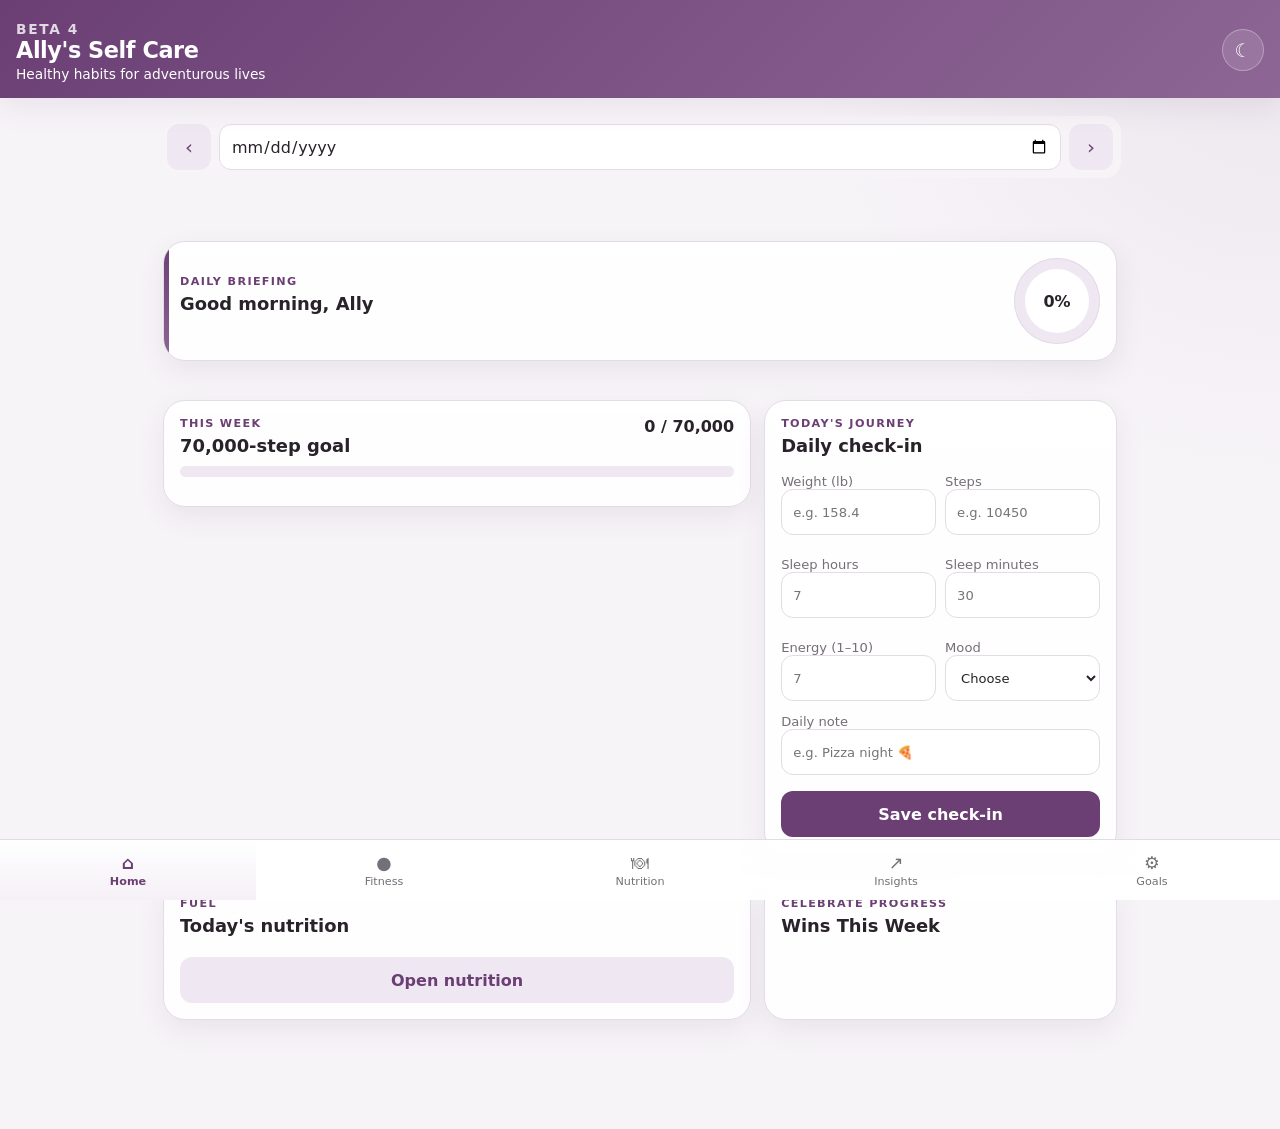
==== commit c80b24e2: "Fix: desktop navigation and CSS" ====
--- a/index.html
+++ b/index.html
@@ -12,7 +12,7 @@
 <body>
   <header class="app-header">
     <div>
-      <p class="eyebrow">BETA 3</p>
+      <p class="eyebrow">BETA 4</p>
       <h1>Ally's Self Care</h1>
       <p>Healthy habits for adventurous lives</p>
     </div>
@@ -348,7 +348,7 @@
       <article class="card">
         <p class="eyebrow">ABOUT</p>
         <h2>Ally's Self Care</h2>
-        <p>Version 2.3.0 Beta 3</p>
+        <p>Version 2.4.0 Beta 4</p>
         <p class="muted">Healthy habits for adventurous lives.</p>
       </article>
     </section>
--- a/css/app.css
+++ b/css/app.css
@@ -329,21 +329,25 @@
 .list-row strong{font-variant-numeric:tabular-nums}
 @media(min-width:900px){
   main{max-width:980px}
-  #homeView{
+
+  #homeView.active{
     display:grid;
     grid-template-columns:minmax(0,1.25fr) minmax(320px,.75fr);
     gap:13px;
   }
-  #homeView > .date-nav,
-  #homeView > #dayReminder,
-  #homeView > #todayCompletionStrip,
-  #homeView > .welcome-card,
-  #homeView > .metric-grid{
+
+  #homeView.active > .date-nav,
+  #homeView.active > #dayReminder,
+  #homeView.active > #todayCompletionStrip,
+  #homeView.active > .welcome-card,
+  #homeView.active > .metric-grid{
     grid-column:1 / -1;
   }
-  #homeView > .metric-grid{margin-bottom:0}
-  #homeView > .card:nth-of-type(2),
-  #homeView > .card:nth-of-type(3){
+
+  #homeView.active > .metric-grid{margin-bottom:0}
+
+  #homeView.active > .card:nth-of-type(2),
+  #homeView.active > .card:nth-of-type(3){
     align-self:start;
   }
 }
